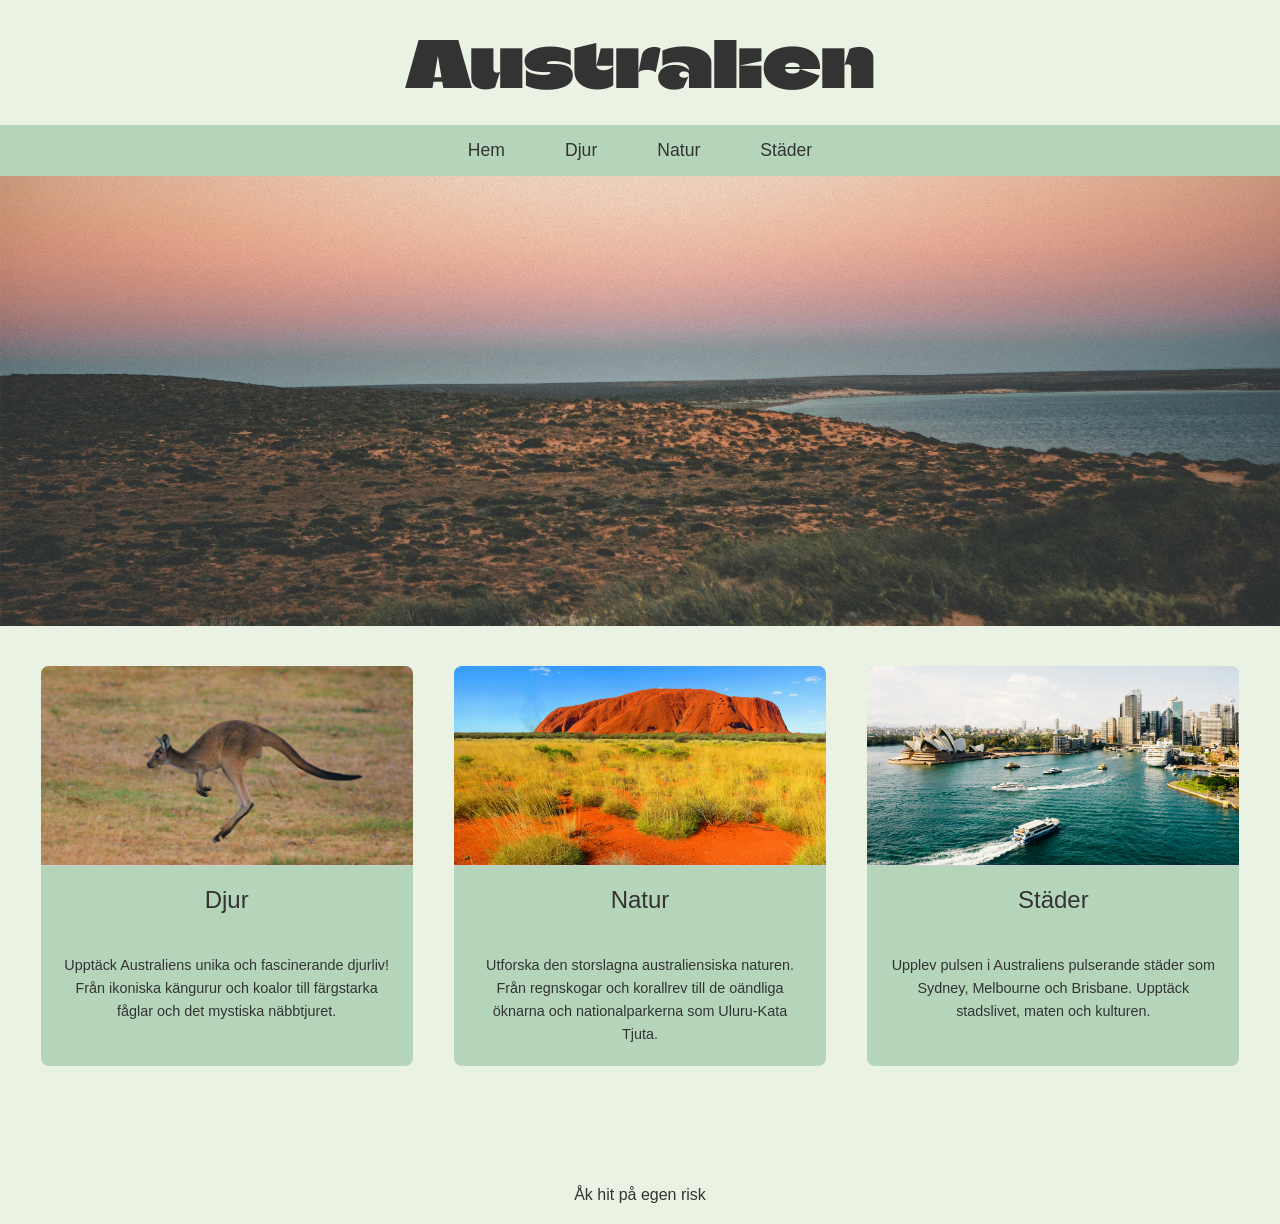
==== index.html @ e15f3816 "v.13" ====
<!DOCTYPE html>
<html lang="en">
<head>
  <meta charset="UTF-8">
  <meta name="viewport" content="width=device-width, initial-scale=1.0">
  <link rel="stylesheet" href="css/style.css">
  <link rel="preconnect" href="https://fonts.googleapis.com">
  <link rel="preconnect" href="https://fonts.gstatic.com" crossorigin>
  <link href="https://fonts.googleapis.com/css2?family=Climate+Crisis:YEAR@1979..2050&display=swap" rel="stylesheet">
  <title>Australien</title>
</head>
<body>

<header>
        <h1>Australien</h1>
    </header>

    <nav>
        <ul>
            <li><a href="index.html">Hem</a></li>
            <li><a href="djur.html">Djur</a></li>
            <li><a href="natur.html">Natur</a></li>
            <li><a href="city.html">Städer</a></li>
        </ul>
    </nav>

    <main>
        
        <section class="top-image">
            <img src="img/Australien_Landskap.jpg" alt="Landskap">
        </section>

        <section class="info-cards">
            
            <div class="card">
                <img src="img/Kangaroo.jpg" alt="Kängru">
                <h2>Djur</h2>
                <div class="card-content">
                    <p>Upptäck Australiens unika och fascinerande djurliv! Från ikoniska kängurur och koalor till färgstarka fåglar och det mystiska näbbtjuret.</p>
                </div>
            </div>

            <div class="card">
                <img src="img/Australien_Landskap_2.jpg" alt="Uluru">
                <h2>Natur</h2>
                <div class="card-content">
                    <p>Utforska den storslagna australiensiska naturen. Från regnskogar och korallrev till de oändliga öknarna och nationalparkerna som Uluru-Kata Tjuta.</p>
                </div>
            </div>

            <div class="card">
                <img src="img/Sydney.jpg" alt="Sydney">
                <h2>Städer</h2>
                <div class="card-content">
                    <p>Upplev pulsen i Australiens pulserande städer som Sydney, Melbourne och Brisbane. Upptäck stadslivet, maten och kulturen.</p>
                </div>
            </div>

        </section>
    </main>

    <footer>
        <p>Åk hit på egen risk</p>
    </footer>
  
  
</body>
</html>
---- css/style.css ----
:root {
    --bg-color: #eaf2e4;
    --card-color: #b5d5ba;
    --text-color: #333333;
}


* {
    margin: 0;
    padding: 0;
    box-sizing: border-box; 
    font-family: 'Segoe UI', Tahoma, Geneva, Verdana, sans-serif; 
}


body {
    background-color: var(--bg-color); 
    color: #333; 
}


header {
    text-align: center;
    padding: 20px ;
}

header h1 {
    font-size: 4rem; 
    font-family: "Climate Crisis", sans-serif;
    font-optical-sizing: auto;
    font-weight: 400;
    font-style: normal;
    font-variation-settings: "YEAR" 1979; 
}



nav {
    background-color: var(--card-color); 
    padding: 15px ;
}

nav ul {
    list-style-type: none; 
    display: flex; 
    justify-content: center; 
    gap: 60px; 
}

nav a {
    text-decoration: none; 
    color: var(--text-color);
    font-size: 1.1rem;
}


.top-image {
    width: 100%;
    height: 50vh; 
    overflow: hidden;
}

.top-image img {
    width: 100%;
    height: 100%;
    object-fit: cover; 
}


.info-cards {
    display: flex; 
    flex-wrap: wrap; 
    justify-content: space-around; 
    padding: 40px 20px; 
}


.card {
    background-color: var(--card-color);
    width: 30%; 
    margin-bottom: 20px;
    text-align: center;
    border-radius: 8px;
    overflow: hidden;
    display: flex;
    flex-direction: column;
    
}

.card:hover {
    transform: scale(1.1);
    

}


.card img {
    width: 100%; 
    height: 200px; 
    object-fit: cover; 
    border-bottom: 1px solid #ccc; 
}


.card h2 {
    padding: 20px  10px ;
    font-weight: normal;
}


.card-content {
    padding:  20px 20px 20px; 
    flex-grow: 1; 
}

.card p {
    line-height: 1.6; 
    font-size: 0.9rem;
}


footer {
    text-align: center;
    padding: 20px ;
    margin-top: 40px; 
}
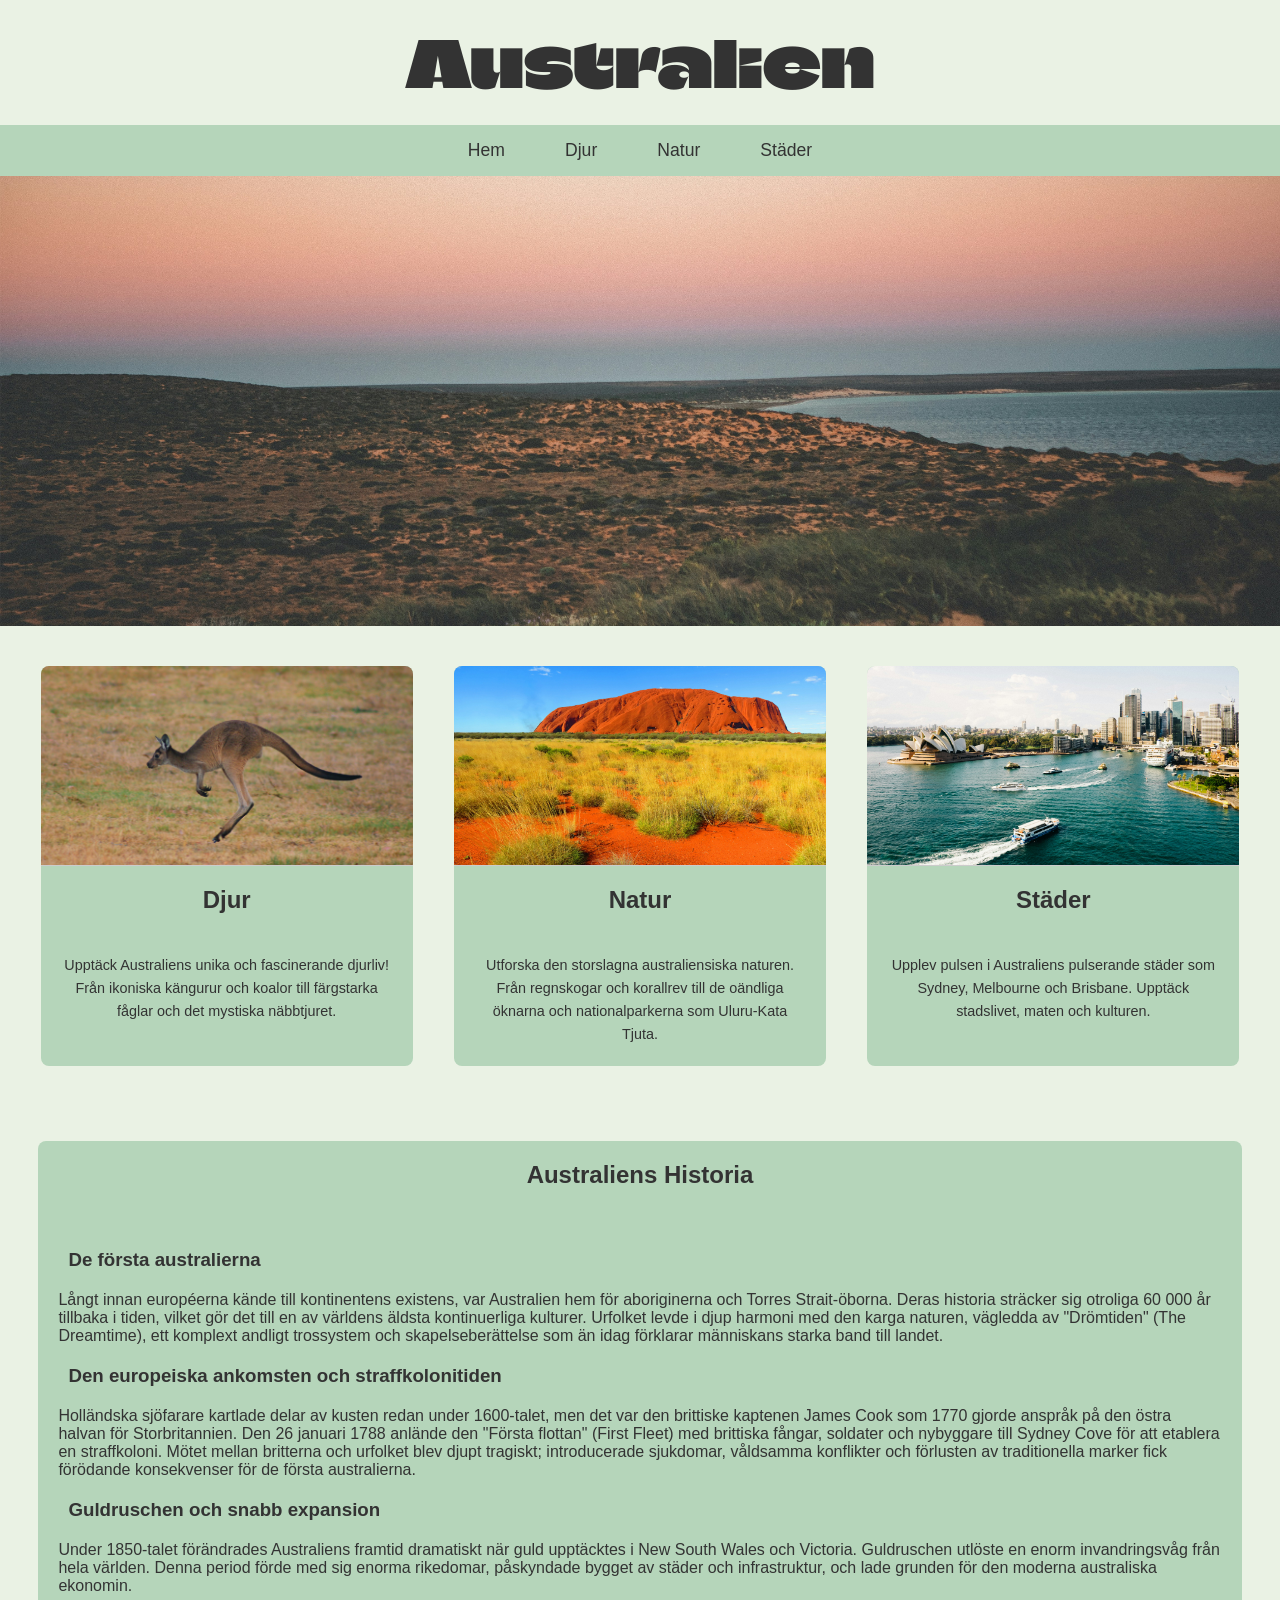
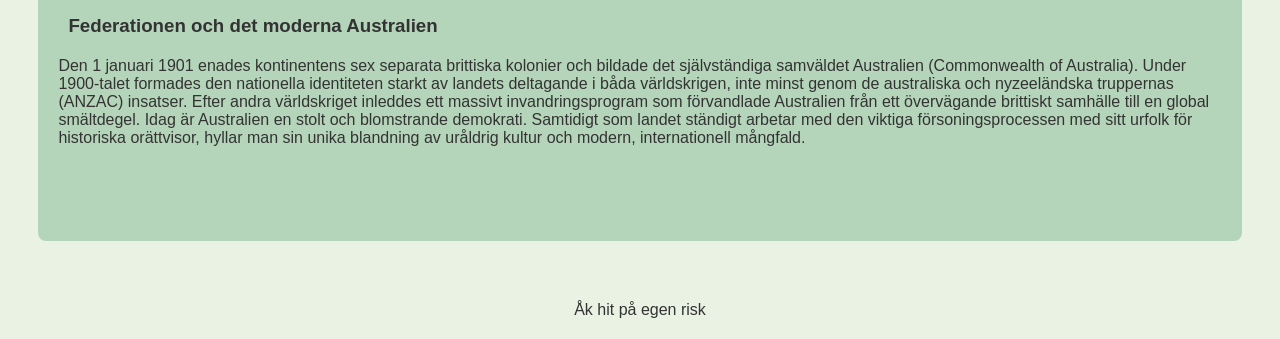
==== commit 776f84e7: "v.17" ====
--- a/index.html
+++ b/index.html
@@ -41,7 +41,7 @@
             </div>
 
             <div class="card">
-                <img src="img/Australien_Landskap_2.jpg" alt="Uluru">
+                <img src="img/Uluru.jpg" alt="Uluru">
                 <h2>Natur</h2>
                 <div class="card-content">
                     <p>Utforska den storslagna australiensiska naturen. Från regnskogar och korallrev till de oändliga öknarna och nationalparkerna som Uluru-Kata Tjuta.</p>
@@ -57,6 +57,27 @@
             </div>
 
         </section>
+
+        <div class="history">
+            <h2>Australiens Historia</h2>  
+            <div class="history-content">
+                <h3>De första australierna</h3>        
+                <p>Långt innan européerna kände till kontinentens existens, var Australien hem för aboriginerna och Torres Strait-öborna. Deras historia sträcker sig otroliga 60 000 år tillbaka i tiden, vilket gör det till en av världens äldsta kontinuerliga kulturer. Urfolket levde i djup harmoni med den karga naturen, vägledda av "Drömtiden" (The Dreamtime), ett komplext andligt trossystem och skapelseberättelse som än idag förklarar människans starka band till landet.</p>
+
+                <h3>Den europeiska ankomsten och straffkolonitiden</h3>
+                <p>Holländska sjöfarare kartlade delar av kusten redan under 1600-talet, men det var den brittiske kaptenen James Cook som 1770 gjorde anspråk på den östra halvan för Storbritannien. Den 26 januari 1788 anlände den "Första flottan" (First Fleet) med brittiska fångar, soldater och nybyggare till Sydney Cove för att etablera en straffkoloni. Mötet mellan britterna och urfolket blev djupt tragiskt; introducerade sjukdomar, våldsamma konflikter och förlusten av traditionella marker fick förödande konsekvenser för de första australierna.</p>
+
+                <h3>Guldruschen och snabb expansion</h3>
+                <p>Under 1850-talet förändrades Australiens framtid dramatiskt när guld upptäcktes i New South Wales och Victoria. Guldruschen utlöste en enorm invandringsvåg från hela världen. Denna period förde med sig enorma rikedomar, påskyndade bygget av städer och infrastruktur, och lade grunden för den moderna australiska ekonomin.</p>
+
+                <h3>Federationen och det moderna Australien</h3>
+                <p>Den 1 januari 1901 enades kontinentens sex separata brittiska kolonier och bildade det självständiga samväldet Australien (Commonwealth of Australia). Under 1900-talet formades den nationella identiteten starkt av landets deltagande i båda världskrigen, inte minst genom de australiska och nyzeeländska truppernas (ANZAC) insatser.
+
+                Efter andra världskriget inleddes ett massivt invandringsprogram som förvandlade Australien från ett övervägande brittiskt samhälle till en global smältdegel. Idag är Australien en stolt och blomstrande demokrati. Samtidigt som landet ständigt arbetar med den viktiga försoningsprocessen med sitt urfolk för historiska orättvisor, hyllar man sin unika blandning av uråldrig kultur och modern, internationell mångfald.</p>
+            </div>
+        </div>
+
+
     </main>
 
     <footer>
--- a/css/style.css
+++ b/css/style.css
@@ -48,9 +48,14 @@
 }
 
 nav a {
+    font-family: Arial, Helvetica, sans-serif;
     text-decoration: none; 
     color: var(--text-color);
     font-size: 1.1rem;
+}
+
+nav li:hover{
+    transform: scale(1.2);
 }
 
 
@@ -104,7 +109,6 @@
 
 .card h2 {
     padding: 20px  10px ;
-    font-weight: normal;
 }
 
 
@@ -118,6 +122,68 @@
     font-size: 0.9rem;
 }
 
+.history {
+    background-color: var(--card-color);
+    width: 94%;
+    height: 700px;
+    margin: 15px auto;
+    border-radius: 8px;
+}
+
+.history-content {
+padding: 20px;
+}
+
+.history h2 {
+    padding: 20px  10px ;
+    text-align: center;
+}
+
+.history-content h3 {
+    padding: 20px  10px ;
+    align-items: center;
+    font-weight: heavy;
+}
+
+
+
+.info-strip {
+    display: flex; 
+    flex-wrap: wrap; 
+    justify-content: space-around; 
+    padding: 40px 20px; 
+}
+
+.strip {
+    background-color: var(--card-color);
+    width: 85%;
+    margin-bottom: 20px;
+    text-align: center;
+    border-radius: 8px;
+    overflow: hidden;
+    display: flex;
+    flex-direction: row;
+
+}
+
+.strip img {
+    width: 18%; 
+    height: 300px; 
+    object-fit: cover; 
+    border-bottom: 1px solid #ccc; 
+}
+
+.strip-content h2 {
+    padding: 20px  10px ;
+    align-items: center;
+    font-weight: normal;
+}
+
+.strip-content p {
+   padding: 20px  10px ;
+   text-align: left; 
+}
+
 
 footer {
     text-align: center;
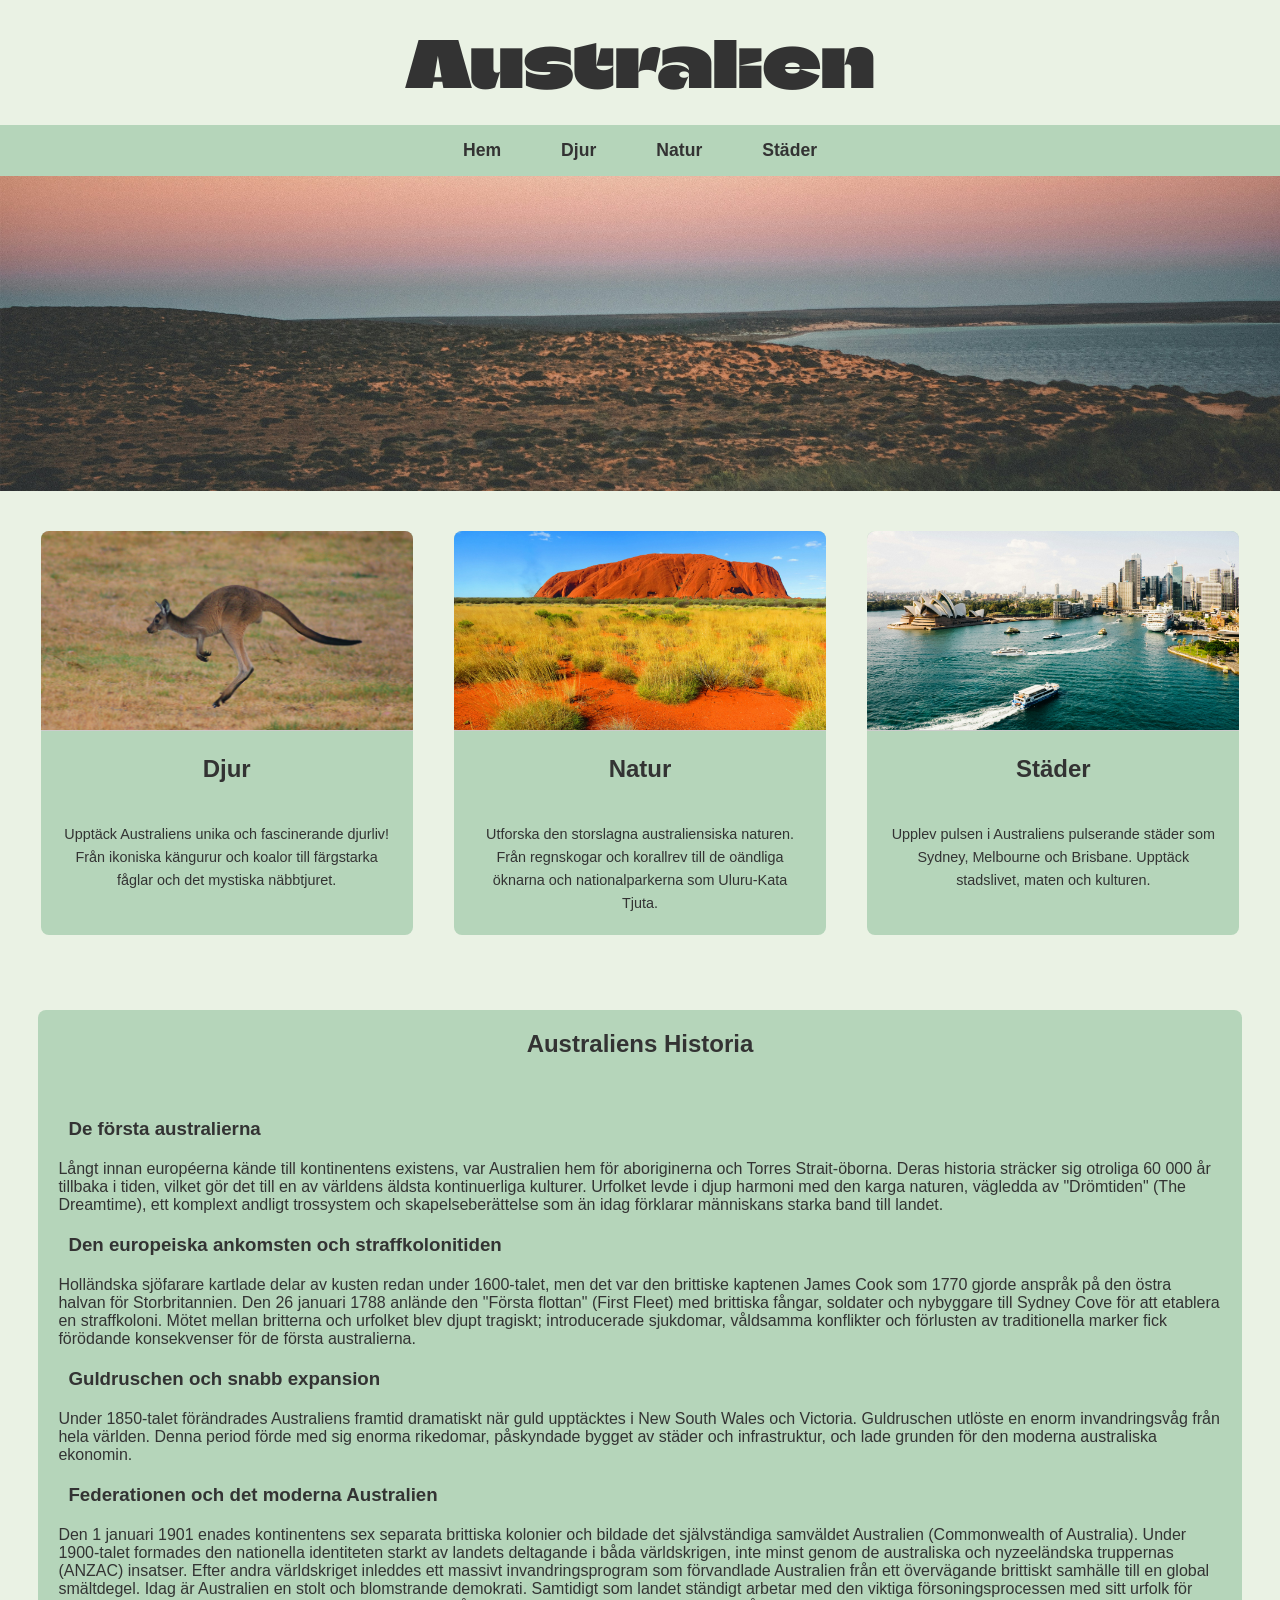
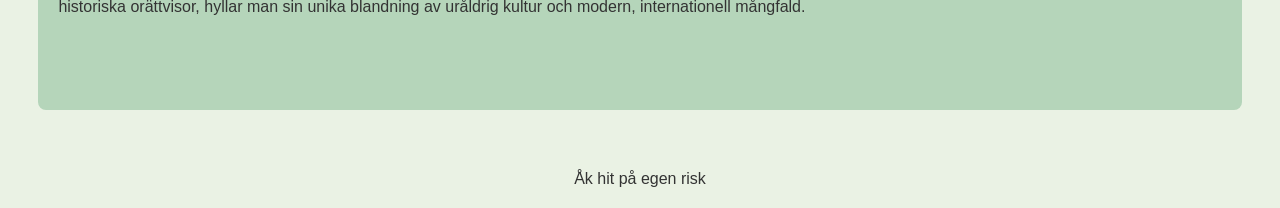
==== commit 7120956b: "V.18 Hemarbete 1" ====
--- a/index.html
+++ b/index.html
@@ -10,9 +10,10 @@
   <title>Australien</title>
 </head>
 <body>
-
-<header>
-        <h1>Australien</h1>
+    <header>
+        <a href="index.html">
+             <h1>Australien</h1>
+        </a>
     </header>
 
     <nav>
@@ -33,27 +34,33 @@
         <section class="info-cards">
             
             <div class="card">
-                <img src="img/Kangaroo.jpg" alt="Kängru">
-                <h2>Djur</h2>
-                <div class="card-content">
-                    <p>Upptäck Australiens unika och fascinerande djurliv! Från ikoniska kängurur och koalor till färgstarka fåglar och det mystiska näbbtjuret.</p>
-                </div>
+                <a href="djur.html">
+                    <img src="img/Kangaroo.jpg" alt="Kängru">
+                    <h2>Djur</h2>
+                    <div class="card-content">
+                        <p>Upptäck Australiens unika och fascinerande djurliv! Från ikoniska kängurur och koalor till färgstarka fåglar och det mystiska näbbtjuret.</p>
+                    </div>
+                </a>
             </div>
 
             <div class="card">
-                <img src="img/Uluru.jpg" alt="Uluru">
-                <h2>Natur</h2>
-                <div class="card-content">
-                    <p>Utforska den storslagna australiensiska naturen. Från regnskogar och korallrev till de oändliga öknarna och nationalparkerna som Uluru-Kata Tjuta.</p>
-                </div>
+                <a href="natur.html">
+                    <img src="img/Uluru.jpg" alt="Uluru">
+                    <h2>Natur</h2>
+                    <div class="card-content">
+                        <p>Utforska den storslagna australiensiska naturen. Från regnskogar och korallrev till de oändliga öknarna och nationalparkerna som Uluru-Kata Tjuta.</p>
+                    </div>
+                </a>
             </div>
 
             <div class="card">
-                <img src="img/Sydney.jpg" alt="Sydney">
-                <h2>Städer</h2>
-                <div class="card-content">
-                    <p>Upplev pulsen i Australiens pulserande städer som Sydney, Melbourne och Brisbane. Upptäck stadslivet, maten och kulturen.</p>
-                </div>
+                <a href="city.html">
+                    <img src="img/Sydney.jpg" alt="Sydney">
+                    <h2>Städer</h2>
+                    <div class="card-content">
+                        <p>Upplev pulsen i Australiens pulserande städer som Sydney, Melbourne och Brisbane. Upptäck stadslivet, maten och kulturen.</p>
+                    </div>
+                </a>
             </div>
 
         </section>
--- a/css/style.css
+++ b/css/style.css
@@ -33,6 +33,11 @@
     font-variation-settings: "YEAR" 1979; 
 }
 
+header a {
+    text-decoration: none; 
+    color: var(--text-color);
+}
+
 
 
 nav {
@@ -52,6 +57,7 @@
     text-decoration: none; 
     color: var(--text-color);
     font-size: 1.1rem;
+    font-weight: 700;
 }
 
 nav li:hover{
@@ -61,7 +67,7 @@
 
 .top-image {
     width: 100%;
-    height: 50vh; 
+    height: 35vh; 
     overflow: hidden;
 }
 
@@ -96,6 +102,11 @@
     transform: scale(1.1);
     
 
+}
+
+.card a {
+    text-decoration: none; 
+    color: var(--text-color);
 }
 
 
@@ -142,7 +153,7 @@
 .history-content h3 {
     padding: 20px  10px ;
     align-items: center;
-    font-weight: heavy;
+    font-weight: 700;
 }
 
 
@@ -176,7 +187,7 @@
 .strip-content h2 {
     padding: 20px  10px ;
     align-items: center;
-    font-weight: normal;
+    font-weight: 700;
 }
 
 .strip-content p {
@@ -189,4 +200,39 @@
     text-align: center;
     padding: 20px ;
     margin-top: 40px; 
+}
+
+@media (max-width: 700px) {
+    
+    header h1 {
+        font-size: 2.8rem;
+    }
+
+    nav ul {
+        flex-wrap: wrap;
+        gap: 20px;
+    }
+
+    .top-image {
+        height: 200px;
+    }
+
+    .card {
+        width: 100%; 
+    }
+
+    .history {
+        width: 100%;
+        height: auto; 
+    }
+
+    .strip {
+        flex-direction: column;
+        width: 100%;
+    }
+
+    .strip img {
+        width: 100%;
+        height: 250px;
+    }
 }
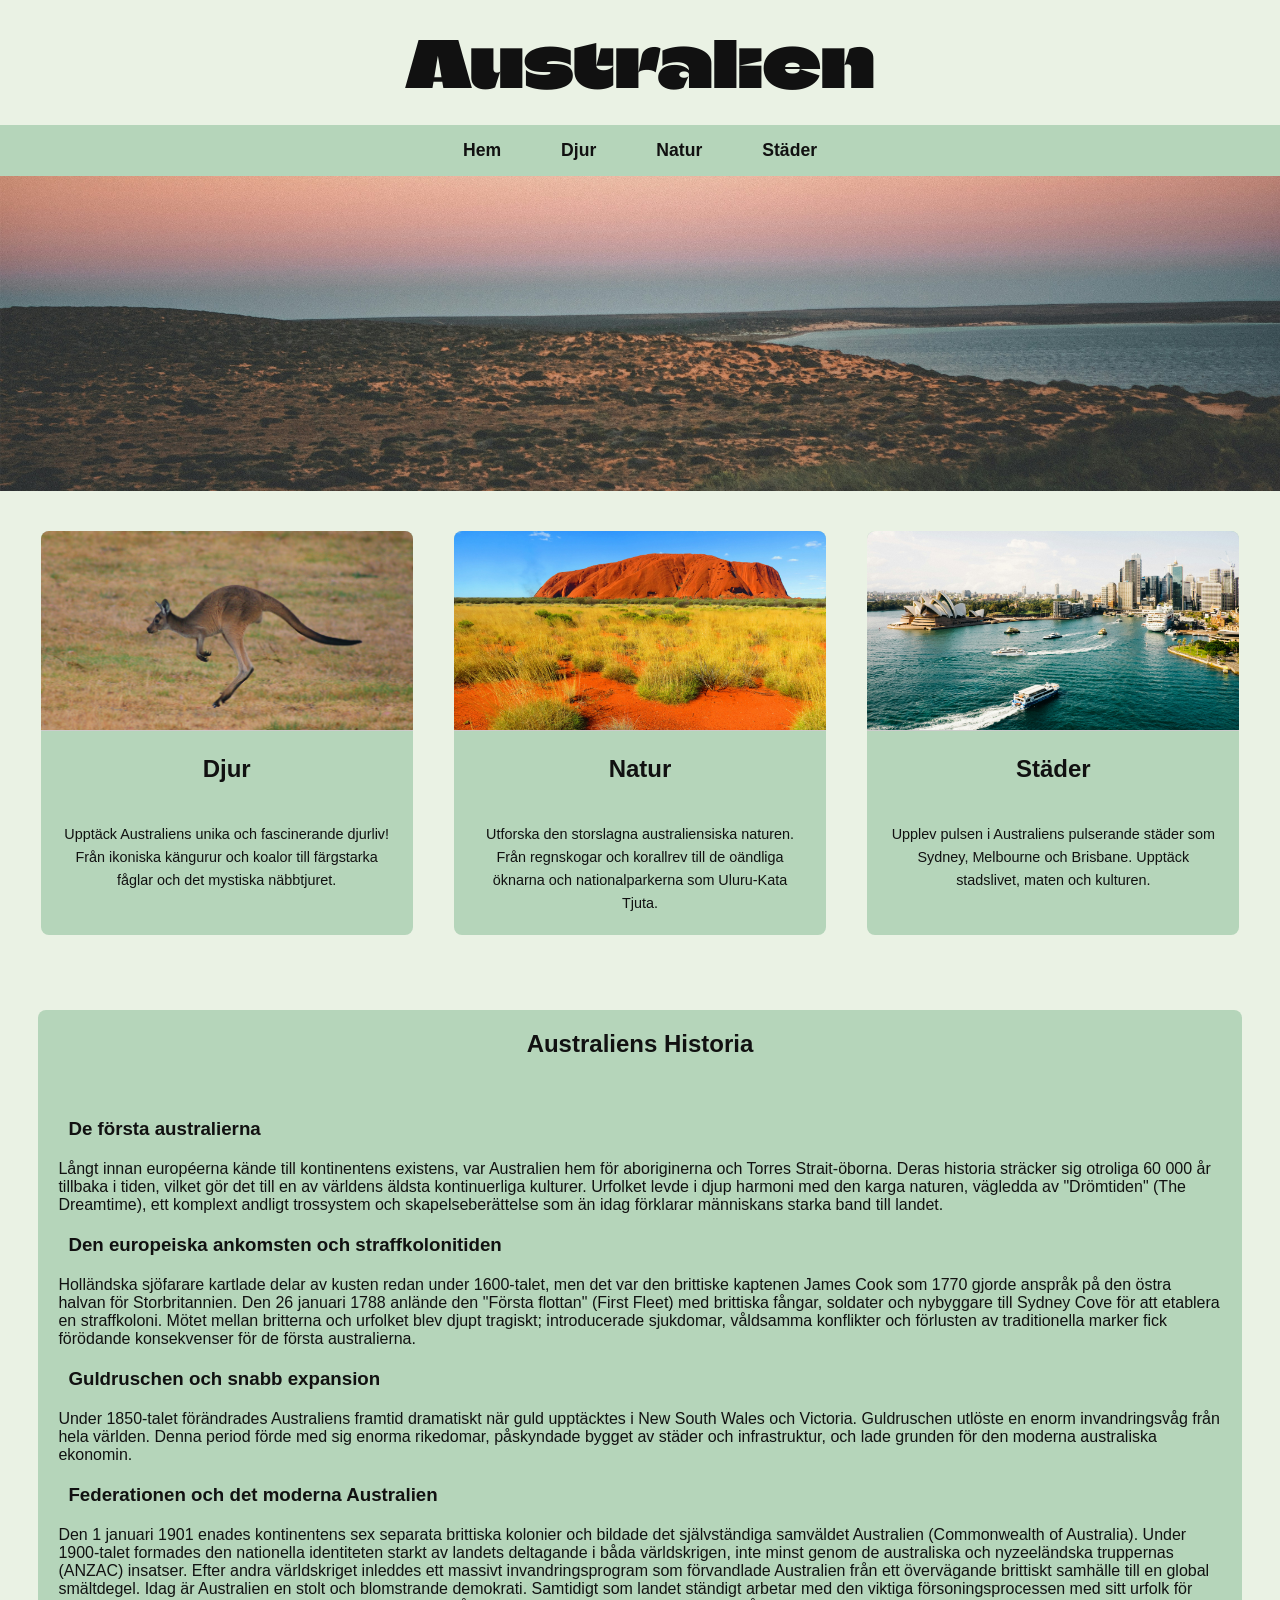
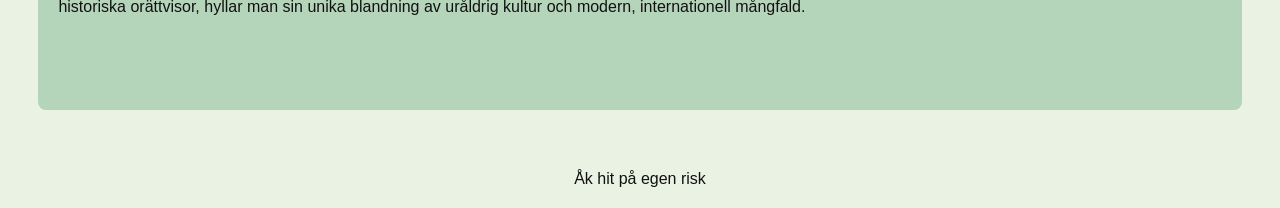
==== commit a1e8309e: "V.19 Inlämning" ====
--- a/index.html
+++ b/index.html
@@ -1,5 +1,5 @@
 <!DOCTYPE html>
-<html lang="en">
+<html lang="sv">
 <head>
   <meta charset="UTF-8">
   <meta name="viewport" content="width=device-width, initial-scale=1.0">
@@ -27,9 +27,9 @@
 
     <main>
         
-        <section class="top-image">
+        <div class="top-image">
             <img src="img/Australien_Landskap.jpg" alt="Landskap">
-        </section>
+        </div>
 
         <section class="info-cards">
             
--- a/css/style.css
+++ b/css/style.css
@@ -1,7 +1,7 @@
 :root {
     --bg-color: #eaf2e4;
     --card-color: #b5d5ba;
-    --text-color: #333333;
+    --text-color: #111111;
 }
 
 
@@ -15,7 +15,7 @@
 
 body {
     background-color: var(--bg-color); 
-    color: #333; 
+    color: var(--text-color); 
 }
 
 
@@ -27,7 +27,6 @@
 header h1 {
     font-size: 4rem; 
     font-family: "Climate Crisis", sans-serif;
-    font-optical-sizing: auto;
     font-weight: 400;
     font-style: normal;
     font-variation-settings: "YEAR" 1979; 
